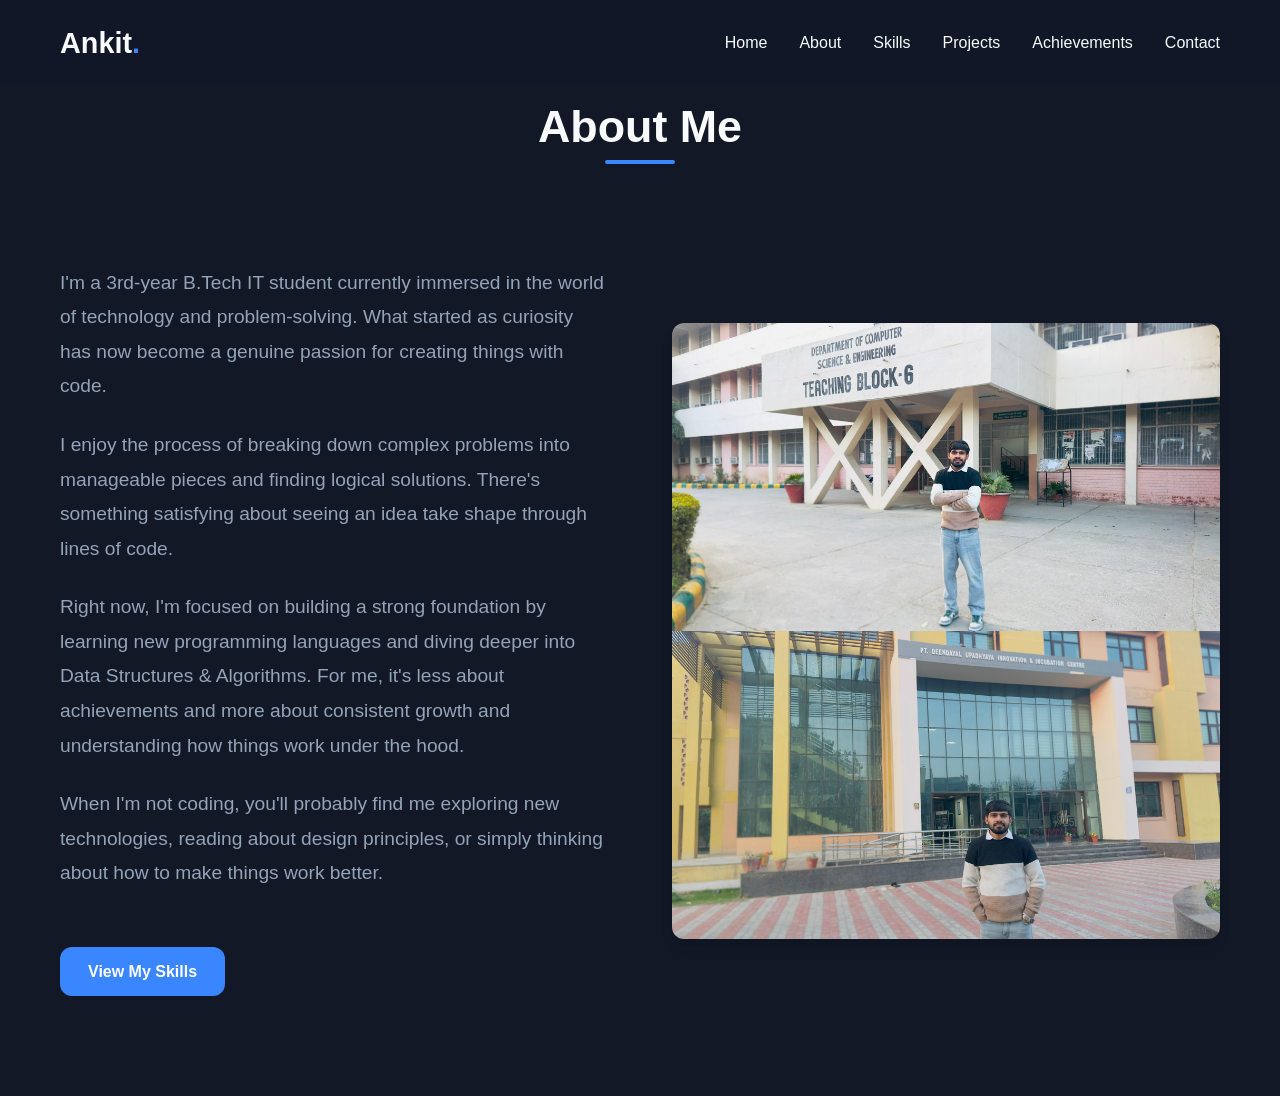
==== about.html @ ffc8fa4c "Initial commit" ====
<!DOCTYPE html>
<html lang="en">
<head>
    <meta charset="UTF-8">
    <meta name="viewport" content="width=device-width, initial-scale=1.0">
    <title>About | Ankit Yadav</title>
     <link rel="stylesheet" href="/css/style.css">
    <link rel="stylesheet" href="/css/responsive.css">
</head>
<body><!-- Navigation Header -->
<header>
    <div class="container">
        <nav>
            <div class="logo">Ankit<span>.</span></div>
            <ul class="nav-links">
                    <li><a href="/index.html">Home</a></li>
                    <li><a href="/about.html">About</a></li>
                    <li><a href="/skills.html">Skills</a></li>
                    <li><a href="/projects.html">Projects</a></li>
                    <li><a href="/achievement.html">Achievements</a></li>
                    <li><a href="/contact.html">Contact</a></li>
            </ul>
            <button class="mobile-menu-btn">
                <i class="fas fa-bars"></i>
            </button>
        </nav>
    </div>
</header>
    <!-- About Section -->
    <section id="about" class="about">
        <div class="container">
            <div class="section-title">
                <h2>About Me</h2>
            </div>
            <div class="about-content">
                <div class="about-text">
                    <p>
                        I'm a 3rd-year B.Tech IT student currently immersed in the world of technology and problem-solving. What started as curiosity has now become a genuine passion for creating things with code.
                    </p>
                    <p>
                        I enjoy the process of breaking down complex problems into manageable pieces and finding logical solutions. There's something satisfying about seeing an idea take shape through lines of code.
                    </p>
                    <p>
                        Right now, I'm focused on building a strong foundation by learning new programming languages and diving deeper into Data Structures & Algorithms. For me, it's less about achievements and more about consistent growth and understanding how things work under the hood.
                    </p>
                    <p>
                        When I'm not coding, you'll probably find me exploring new technologies, reading about design principles, or simply thinking about how to make things work better.
                    </p>
                    <a href="skills.html" class="btn" style="margin-top: 2rem;">View My Skills</a>
                </div>
                <div class="about-image">
                    <img src="images/about1.jpeg" alt="Ankit working on code">
                    <img src="images/about2.jpeg" alt="Ankit working on code">
                </div>
            </div>
        </div>
    </section>

    <script src="js/script.js"></script>
</body>
</html>
---- css/style.css ----
/* style.css - Main Stylesheet */
:root {
    --primary: #3a86ff;
    --primary-dark: #2667cc;
    --secondary: #8338ec;
    --dark: #121826;
    --dark-light: #1f2937;
    --light: #f8fafc;
    --gray: #94a3b8;
    --gray-dark: #64748b;
    --success: #10b981;
    --border-radius: 12px;
    --transition: all 0.3s ease;
    --shadow: 0 10px 15px -3px rgba(0, 0, 0, 0.1), 0 4px 6px -2px rgba(0, 0, 0, 0.05);
    --shadow-light: 0 4px 6px -1px rgba(0, 0, 0, 0.1), 0 2px 4px -1px rgba(0, 0, 0, 0.06);
}

* {
    margin: 0;
    padding: 0;
    box-sizing: border-box;
}

html {
    scroll-behavior: smooth;
}

body {
    font-family: 'Inter', sans-serif;
    background-color: var(--dark);
    color: var(--light);
    line-height: 1.6;
    overflow-x: hidden;
}

.container {
    width: 100%;
    max-width: 1200px;
    margin: 0 auto;
    padding: 0 20px;
}

section {
    padding: 100px 0;
    min-height: 100vh;
    display: flex;
    align-items: center;
}

h1, h2, h3, h4 {
    font-family: 'Poppins', sans-serif;
    font-weight: 700;
    line-height: 1.2;
}

h1 {
    font-size: 4.5rem;
    margin-bottom: 1rem;
    background: linear-gradient(90deg, var(--primary), var(--secondary));
    -webkit-background-clip: text;
    background-clip: text;
    color: transparent;
}

h2 {
    font-size: 2.8rem;
    margin-bottom: 3rem;
    position: relative;
    display: inline-block;
}

h2::after {
    content: '';
    position: absolute;
    bottom: -10px;
    left: 0;
    width: 70px;
    height: 4px;
    background: var(--primary);
    border-radius: 2px;
}

h3 {
    font-size: 1.8rem;
    margin-bottom: 1rem;
}

p {
    font-size: 1.1rem;
    color: var(--gray);
    margin-bottom: 1.5rem;
}

a {
    text-decoration: none;
    color: inherit;
    transition: var(--transition);
}

.btn {
    display: inline-block;
    background-color: var(--primary);
    color: white;
    padding: 12px 28px;
    border-radius: var(--border-radius);
    font-weight: 600;
    border: none;
    cursor: pointer;
    transition: var(--transition);
    font-size: 1rem;
}

.btn:hover {
    background-color: var(--primary-dark);
    transform: translateY(-3px);
    box-shadow: var(--shadow);
}

.btn-outline {
    background-color: transparent;
    border: 2px solid var(--primary);
    color: var(--primary);
}

.btn-outline:hover {
    background-color: rgba(58, 134, 255, 0.1);
}

.section-title {
    text-align: center;
    margin-bottom: 4rem;
}

.section-title h2::after {
    left: 50%;
    transform: translateX(-50%);
}

.text-center {
    text-align: center;
}

/* Header & Navigation */
header {
    position: fixed;
    top: 0;
    left: 0;
    width: 100%;
    z-index: 1000;
    background-color: rgba(18, 24, 38, 0.95);
    backdrop-filter: blur(10px);
    padding: 20px 0;
    transition: var(--transition);
}

nav {
    display: flex;
    justify-content: space-between;
    align-items: center;
}

.logo {
    font-family: 'Poppins', sans-serif;
    font-size: 1.8rem;
    font-weight: 700;
    color: var(--light);
}

.logo span {
    color: var(--primary);
}

.nav-links {
    display: flex;
    list-style: none;
    gap: 2rem;
}

.nav-links a {
    font-weight: 500;
    position: relative;
}

.nav-links a::after {
    content: '';
    position: absolute;
    bottom: -5px;
    left: 0;
    width: 0;
    height: 2px;
    background-color: var(--primary);
    transition: var(--transition);
}

.nav-links a:hover::after {
    width: 100%;
}

.mobile-menu-btn {
    display: none;
    background: none;
    border: none;
    color: var(--light);
    font-size: 1.5rem;
    cursor: pointer;
}

/* Hero Section */
.hero {
    padding-top: 100px;
    position: relative;
    overflow: hidden;
}

.hero-content {
    max-width: 800px;
    position: relative;
    z-index: 2;
}

.hero-tagline {
    font-size: 1.8rem;
    margin-bottom: 2.5rem;
    color: var(--light);
    font-weight: 300;
}

.hero-tagline span {
    color: var(--primary);
    font-weight: 500;
}

.hero-btns {
    display: flex;
    gap: 1rem;
    margin-top: 3rem;
}

.hero-image {
    position: absolute;
    right: 5%;
    top: 50%;
    transform: translateY(-50%);
    width: 400px;
    height: 400px;
    border-radius: 50%;
    overflow: hidden;
    border: 8px solid rgba(58, 134, 255, 0.2);
    box-shadow: var(--shadow);
    z-index: 1;
}

.hero-image img {
    width: 100%;
    height: 100%;
    object-fit: cover;
}

/* About Section */
.about-content {
    display: grid;
    grid-template-columns: 1fr 1fr;
    gap: 4rem;
    align-items: center;
}

.about-text p {
    font-size: 1.2rem;
    line-height: 1.8;
}

.about-image {
    border-radius: var(--border-radius);
    overflow: hidden;
    box-shadow: var(--shadow);
}

.about-image img {
    width: 100%;
    height: auto;
    display: block;
    transition: var(--transition);
}

.about-image:hover img {
    transform: scale(1.05);
}

/* Skills Section */
.skills-grid {
    display: grid;
    grid-template-columns: repeat(auto-fill, minmax(300px, 1fr));
    gap: 2rem;
}

.skill-card {
    background-color: var(--dark-light);
    border-radius: var(--border-radius);
    padding: 2rem;
    transition: var(--transition);
    border: 1px solid rgba(255, 255, 255, 0.05);
}

.skill-card:hover {
    transform: translateY(-10px);
    box-shadow: var(--shadow);
    border-color: var(--primary);
}

.skill-icon {
    font-size: 2.5rem;
    color: var(--primary);
    margin-bottom: 1.5rem;
}

.skill-items {
    display: flex;
    flex-wrap: wrap;
    gap: 0.8rem;
    margin-top: 1.5rem;
}

.skill-tag {
    background-color: rgba(58, 134, 255, 0.1);
    color: var(--primary);
    padding: 6px 14px;
    border-radius: 20px;
    font-size: 0.9rem;
    font-weight: 500;
}

/* Projects Section */
.projects-grid {
    display: flex;
    flex-direction: column;
    gap: 3rem;
}

.project-card {
    background-color: var(--dark-light);
    border-radius: var(--border-radius);
    overflow: hidden;
    transition: var(--transition);
    border: 1px solid rgba(255, 255, 255, 0.05);
}

.project-card:hover {
    transform: translateY(-10px);
    box-shadow: var(--shadow);
    border-color: var(--primary);
}

.project-image {
    height: 300px;
    overflow: hidden;
}

.project-image img {
    width: 100%;
    height: 100%;
    object-fit: cover;
    transition: var(--transition);
}

.project-card:hover .project-image img {
    transform: scale(1.05);
}

.project-content {
    padding: 2rem;
}

.project-features {
    color: var(--gray);
    margin-left: 1.5rem;
    margin-bottom: 1.5rem;
}

.project-features li {
    margin-bottom: 0.5rem;
}

.project-tags {
    display: flex;
    flex-wrap: wrap;
    gap: 0.8rem;
    margin-top: 1.5rem;
}

.project-tag {
    background-color: rgba(131, 56, 236, 0.1);
    color: var(--secondary);
    padding: 6px 14px;
    border-radius: 20px;
    font-size: 0.9rem;
    font-weight: 500;
}

/* Contact Section */
.contact-content {
    display: grid;
    grid-template-columns: 1fr 1fr;
    gap: 4rem;
}

.contact-info {
    display: flex;
    flex-direction: column;
    gap: 2rem;
}

.contact-item {
    display: flex;
    align-items: center;
    gap: 1rem;
}

.contact-icon {
    width: 50px;
    height: 50px;
    background-color: rgba(58, 134, 255, 0.1);
    border-radius: 50%;
    display: flex;
    align-items: center;
    justify-content: center;
    font-size: 1.3rem;
    color: var(--primary);
}

.contact-details h4 {
    margin-bottom: 0.3rem;
}

.contact-details p {
    margin-bottom: 0;
    color: var(--gray);
}

.contact-form {
    display: flex;
    flex-wrap: wrap;
    gap: 1rem;
}

/* Experience Section Styles */
.experience-card {
    background-color: var(--dark-light);
    border-radius: var(--border-radius);
    padding: 2.5rem;
    margin-bottom: 3rem;
    border: 1px solid rgba(58, 134, 255, 0.2);
    transition: var(--transition);
}

.experience-card:hover {
    transform: translateY(-5px);
    box-shadow: var(--shadow);
    border-color: var(--primary);
}

.exp-header {
    display: flex;
    align-items: flex-start;
    gap: 1.5rem;
    margin-bottom: 2rem;
    padding-bottom: 1.5rem;
    border-bottom: 1px solid rgba(255, 255, 255, 0.1);
}

.exp-logo {
    width: 70px;
    height: 70px;
    background: linear-gradient(135deg, var(--primary), var(--secondary));
    border-radius: 50%;
    display: flex;
    align-items: center;
    justify-content: center;
    font-size: 2rem;
    color: white;
    flex-shrink: 0;
}

.exp-info h3 {
    color: var(--light);
    margin-bottom: 0.5rem;
}

.exp-info h4 {
    color: var(--primary);
    font-weight: 600;
    margin-bottom: 0.5rem;
}

.exp-duration {
    color: var(--success);
    font-weight: 500;
    margin-bottom: 0.3rem !important;
}

.exp-location {
    color: var(--gray);
    margin-bottom: 0 !important;
    display: flex;
    align-items: center;
    gap: 0.5rem;
}

.exp-location::before {
    content: "📍";
}

.exp-content p {
    font-size: 1.1rem;
    line-height: 1.7;
}

.exp-highlights {
    margin: 2rem 0;
}

.exp-highlights h5 {
    color: var(--light);
    margin-bottom: 1rem;
    font-size: 1.2rem;
}

.exp-highlights ul {
    color: var(--gray);
    margin-left: 1.5rem;
    margin-bottom: 1.5rem;
}

.exp-highlights li {
    margin-bottom: 0.7rem;
    line-height: 1.6;
}

.exp-skills {
    margin: 2rem 0;
}

.exp-skills h5 {
    color: var(--light);
    margin-bottom: 1rem;
    font-size: 1.2rem;
}

.skill-tags {
    display: flex;
    flex-wrap: wrap;
    gap: 0.8rem;
}

.certificate-preview {
    margin-top: 3rem;
    padding-top: 2rem;
    border-top: 1px solid rgba(255, 255, 255, 0.1);
}

.certificate-preview h5 {
    color: var(--light);
    margin-bottom: 1rem;
    font-size: 1.2rem;
}

.certificate-card {
    background-color: rgba(0, 0, 0, 0.2);
    border-radius: var(--border-radius);
    padding: 1.5rem;
    text-align: center;
    border: 2px dashed rgba(255, 255, 255, 0.1);
}

.certificate-img {
    width: 100%;
    max-width: 600px;
    height: auto;
    border-radius: 8px;
    margin-bottom: 1rem;
    border: 1px solid rgba(255, 255, 255, 0.1);
}

.certificate-note {
    font-style: italic;
    color: var(--gray-dark);
    margin-bottom: 0 !important;
}




/* Footer */
footer {
    background-color: var(--dark-light);
    padding: 1rem 0;
    text-align: center;
}

.footer-content {
    display: flex;
    flex-direction: column;
    align-items: center;
    gap: 1rem;
}

.social-links {
    display: flex;
    gap: 1.5rem;
}

.social-link {
    width: 45px;
    height: 45px;
    background-color: rgba(255, 255, 255, 0.05);
    border-radius: 50%;
    display: flex;
    align-items: center;
    justify-content: center;
    transition: var(--transition);
}

.social-link:hover {
    background-color: var(--primary);
    transform: translateY(-5px);
}

.copyright {
    color: var(--gray-dark);
    font-size: 0.9rem;
}

/* Welcome Message */
.welcome-message {
    text-align: center;
    padding: 100px 0;
}

/* Animation for subtle entrance */
@keyframes fadeInUp {
    from {
        opacity: 0;
        transform: translateY(30px);
    }
    to {
        opacity: 1;
        transform: translateY(0);
    }
}

.fade-in {
    animation: fadeInUp 0.8s ease forwards;
}

.delay-1 {
    animation-delay: 0.2s;
    opacity: 0;
}

.delay-2 {
    animation-delay: 0.4s;
    opacity: 0;
}

.delay-3 {
    animation-delay: 0.6s;
    opacity: 0;
}
---- css/responsive.css ----
/* responsive.css - Responsive Styles */
@media (max-width: 1024px) {
    h1 {
        font-size: 3.8rem;
    }
    
    h2 {
        font-size: 2.5rem;
    }
    
    .hero-image {
        width: 350px;
        height: 350px;
    }
}

@media (max-width: 900px) {
    .hero-image {
        position: relative;
        right: auto;
        top: auto;
        transform: none;
        margin: 3rem auto 0;
        width: 300px;
        height: 300px;
    }
    
    .hero {
        text-align: center;
        padding-top: 150px;
        flex-direction: column;
    }
    
    .hero-btns {
        justify-content: center;
    }
    
    .about-content, .contact-content {
        grid-template-columns: 1fr;
    }
    
    .about-image {
        order: -1;
    }
}

@media (max-width: 768px) {
    h1 {
        font-size: 3rem;
    }
    
    h2 {
        font-size: 2.2rem;
    }
    
    .nav-links {
        position: fixed;
        top: 70px;
        right: -100%;
        flex-direction: column;
        background-color: var(--dark-light);
        width: 80%;
        max-width: 300px;
        height: calc(100vh - 70px);
        padding: 2rem;
        transition: var(--transition);
        box-shadow: var(--shadow);
    }
    
    .nav-links.active {
        right: 0;
    }
    
    .mobile-menu-btn {
        display: block;
    }
    
    .skills-grid {
        grid-template-columns: 1fr;
    }
    
    section {
        padding: 80px 0;
    }
}

@media (max-width: 576px) {
    h1 {
        font-size: 2.5rem;
    }
    
    h2 {
        font-size: 2rem;
    }
    
    .hero-tagline {
        font-size: 1.5rem;
    }
    
    .hero-btns {
        flex-direction: column;
        align-items: center;
    }
    
    .btn {
        width: 100%;
        text-align: center;
        margin-bottom: 1rem;
    }
    
    .contact-form {
        flex-direction: column;
    }
    
    section {
        padding: 60px 0;
    }
    
    .project-image {
        height: 200px;
    }
}
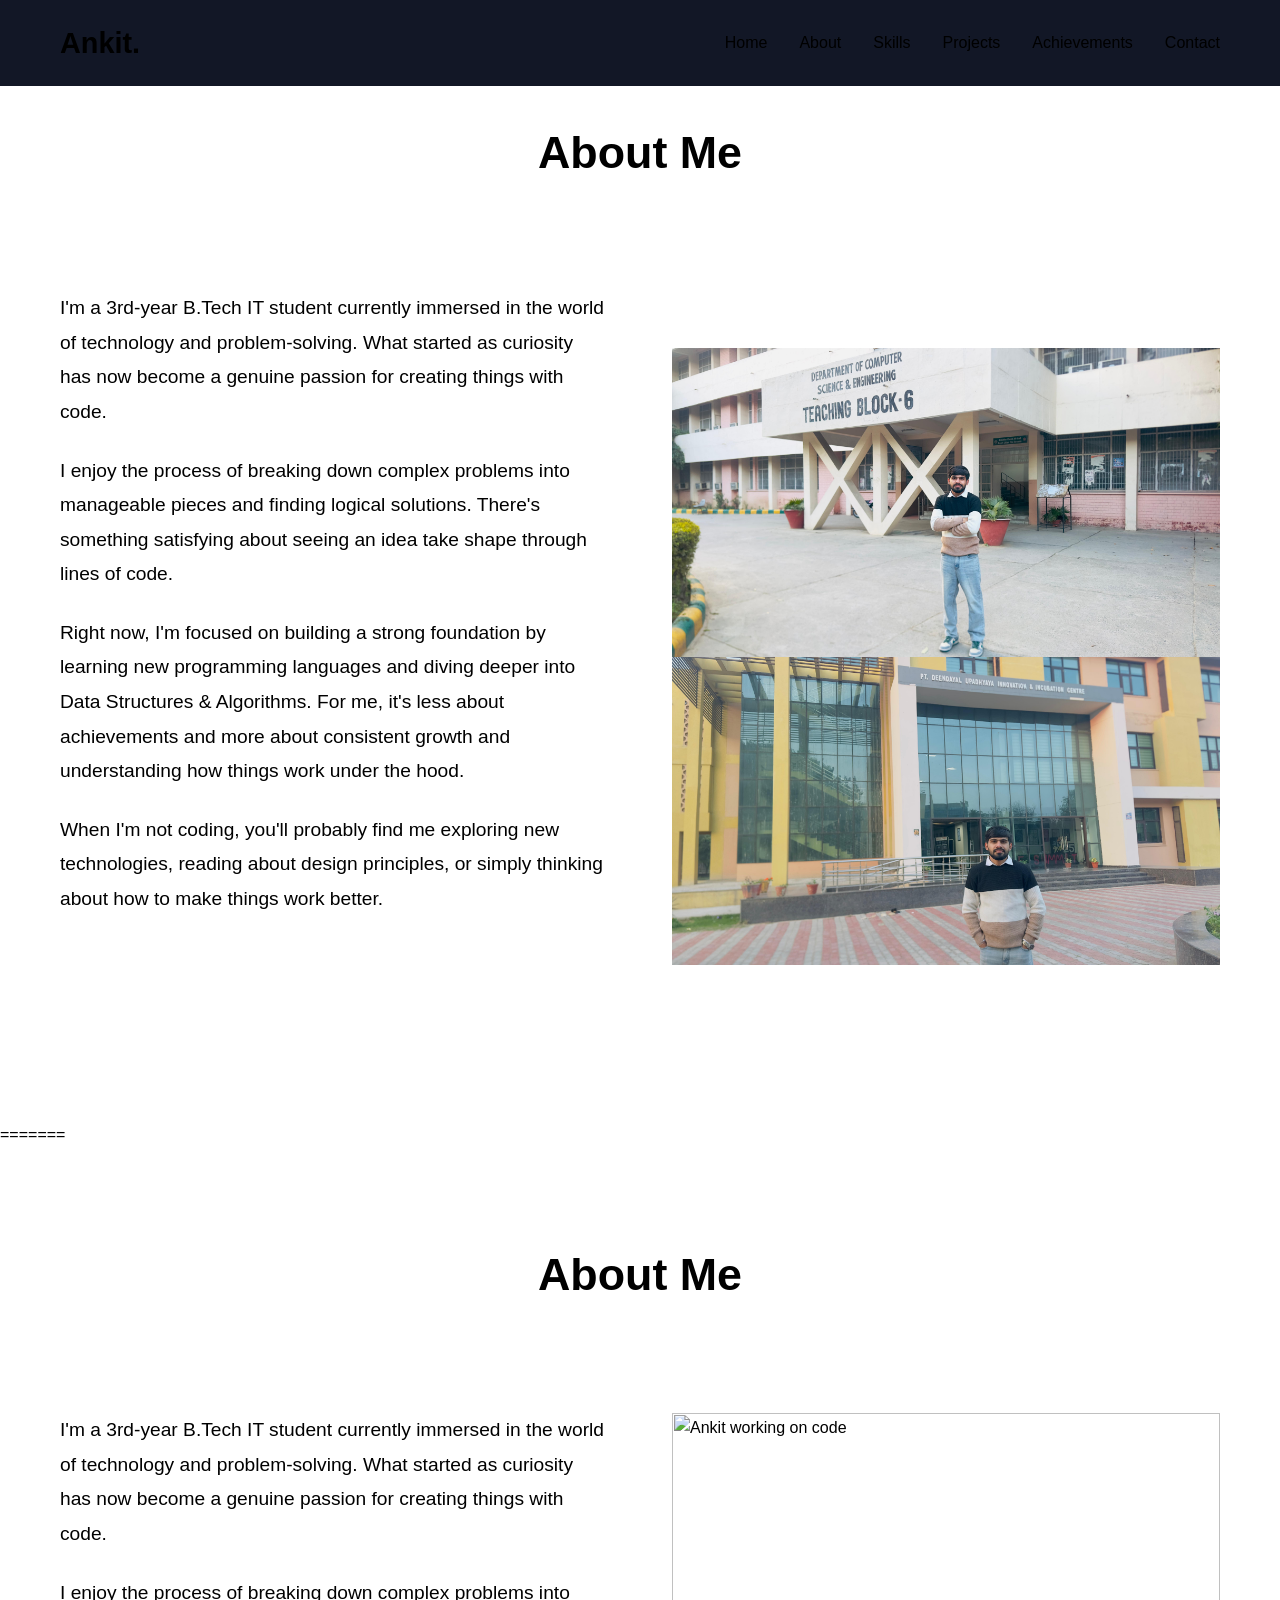
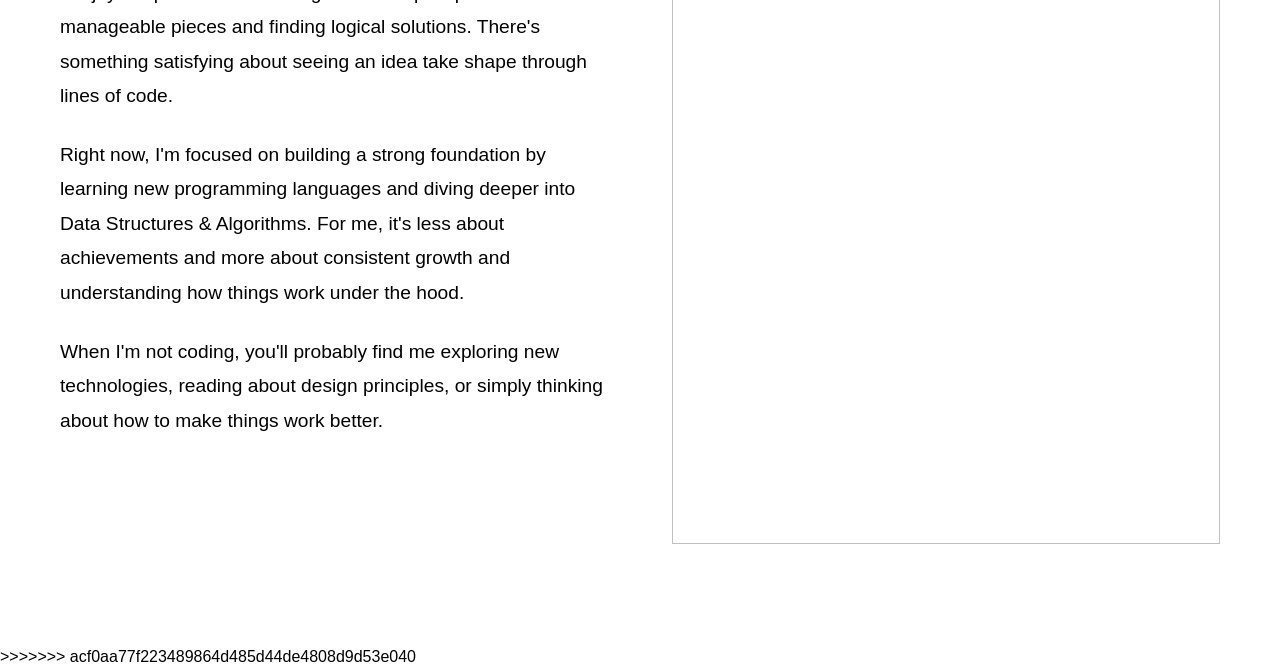
==== commit 37332f8a: "Resolved merge conflicts" ====
--- a/about.html
+++ b/about.html
@@ -1,3 +1,4 @@
+<<<<<<< HEAD
 <!DOCTYPE html>
 <html lang="en">
 <head>
@@ -58,4 +59,67 @@
 
     <script src="js/script.js"></script>
 </body>
-</html>+</html>
+=======
+<!DOCTYPE html>
+<html lang="en">
+<head>
+    <meta charset="UTF-8">
+    <meta name="viewport" content="width=device-width, initial-scale=1.0">
+    <title>About | Ankit Yadav</title>
+     <link rel="stylesheet" href="./css/style.css">
+    <link rel="stylesheet" href="./css/responsive.css">
+</head>
+<body><!-- Navigation Header -->
+<header>
+    <div class="container">
+        <nav>
+            <div class="logo">Ankit<span>.</span></div>
+            <ul class="nav-links">
+                    <li><a href="./index.html">Home</a></li>
+                    <li><a href="./about.html">About</a></li>
+                    <li><a href="./skills.html">Skills</a></li>
+                    <li><a href="./projects.html">Projects</a></li>
+                    <li><a href="./achievement.html">Achievements</a></li>
+                    <li><a href="./contact.html">Contact</a></li>
+            </ul>
+            <button class="mobile-menu-btn">
+                <i class="fas fa-bars"></i>
+            </button>
+        </nav>
+    </div>
+</header>
+    <!-- About Section -->
+    <section id="about" class="about">
+        <div class="container">
+            <div class="section-title">
+                <h2>About Me</h2>
+            </div>
+            <div class="about-content">
+                <div class="about-text">
+                    <p>
+                        I'm a 3rd-year B.Tech IT student currently immersed in the world of technology and problem-solving. What started as curiosity has now become a genuine passion for creating things with code.
+                    </p>
+                    <p>
+                        I enjoy the process of breaking down complex problems into manageable pieces and finding logical solutions. There's something satisfying about seeing an idea take shape through lines of code.
+                    </p>
+                    <p>
+                        Right now, I'm focused on building a strong foundation by learning new programming languages and diving deeper into Data Structures & Algorithms. For me, it's less about achievements and more about consistent growth and understanding how things work under the hood.
+                    </p>
+                    <p>
+                        When I'm not coding, you'll probably find me exploring new technologies, reading about design principles, or simply thinking about how to make things work better.
+                    </p>
+                    <a href="skills.html" class="btn" style="margin-top: 2rem;">View My Skills</a>
+                </div>
+                <div class="about-image">
+                    <img src="images/about.jpg" alt="Ankit working on code">
+                </div>
+            </div>
+        </div>
+    </section>
+
+    <script src="js/script.js"></script>
+</body>
+
+</html>
+>>>>>>> acf0aa77f223489864d485d44de4808d9d53e040
--- a/css/style.css
+++ b/css/style.css
@@ -1,3 +1,4 @@
+<<<<<<< HEAD
 /* style.css - Main Stylesheet */
 :root {
     --primary: #3a86ff;
@@ -664,4 +665,672 @@
 .delay-3 {
     animation-delay: 0.6s;
     opacity: 0;
+=======
+/* style.css - Main Stylesheet */
+:root {
+    --primary: #3a86ff;
+    --primary-dark: #2667cc;
+    --secondary: #8338ec;
+    --dark: #121826;
+    --dark-light: #1f2937;
+    --light: #f8fafc;
+    --gray: #94a3b8;
+    --gray-dark: #64748b;
+    --success: #10b981;
+    --border-radius: 12px;
+    --transition: all 0.3s ease;
+    --shadow: 0 10px 15px -3px rgba(0, 0, 0, 0.1), 0 4px 6px -2px rgba(0, 0, 0, 0.05);
+    --shadow-light: 0 4px 6px -1px rgba(0, 0, 0, 0.1), 0 2px 4px -1px rgba(0, 0, 0, 0.06);
+}
+
+* {
+    margin: 0;
+    padding: 0;
+    box-sizing: border-box;
+}
+
+html {
+    scroll-behavior: smooth;
+}
+
+body {
+    font-family: 'Inter', sans-serif;
+    background-color: var(--dark);
+    color: var(--light);
+    line-height: 1.6;
+    overflow-x: hidden;
+}
+
+.container {
+    width: 100%;
+    max-width: 1200px;
+    margin: 0 auto;
+    padding: 0 20px;
+}
+
+section {
+    padding: 100px 0;
+    min-height: 100vh;
+    display: flex;
+    align-items: center;
+}
+
+h1, h2, h3, h4 {
+    font-family: 'Poppins', sans-serif;
+    font-weight: 700;
+    line-height: 1.2;
+}
+
+h1 {
+    font-size: 4.5rem;
+    margin-bottom: 1rem;
+    background: linear-gradient(90deg, var(--primary), var(--secondary));
+    -webkit-background-clip: text;
+    background-clip: text;
+    color: transparent;
+}
+
+h2 {
+    font-size: 2.8rem;
+    margin-bottom: 3rem;
+    position: relative;
+    display: inline-block;
+}
+
+h2::after {
+    content: '';
+    position: absolute;
+    bottom: -10px;
+    left: 0;
+    width: 70px;
+    height: 4px;
+    background: var(--primary);
+    border-radius: 2px;
+}
+
+h3 {
+    font-size: 1.8rem;
+    margin-bottom: 1rem;
+}
+
+p {
+    font-size: 1.1rem;
+    color: var(--gray);
+    margin-bottom: 1.5rem;
+}
+
+a {
+    text-decoration: none;
+    color: inherit;
+    transition: var(--transition);
+}
+
+.btn {
+    display: inline-block;
+    background-color: var(--primary);
+    color: white;
+    padding: 12px 28px;
+    border-radius: var(--border-radius);
+    font-weight: 600;
+    border: none;
+    cursor: pointer;
+    transition: var(--transition);
+    font-size: 1rem;
+}
+
+.btn:hover {
+    background-color: var(--primary-dark);
+    transform: translateY(-3px);
+    box-shadow: var(--shadow);
+}
+
+.btn-outline {
+    background-color: transparent;
+    border: 2px solid var(--primary);
+    color: var(--primary);
+}
+
+.btn-outline:hover {
+    background-color: rgba(58, 134, 255, 0.1);
+}
+
+.section-title {
+    text-align: center;
+    margin-bottom: 4rem;
+}
+
+.section-title h2::after {
+    left: 50%;
+    transform: translateX(-50%);
+}
+
+.text-center {
+    text-align: center;
+}
+
+/* Header & Navigation */
+header {
+    position: fixed;
+    top: 0;
+    left: 0;
+    width: 100%;
+    z-index: 1000;
+    background-color: rgba(18, 24, 38, 0.95);
+    backdrop-filter: blur(10px);
+    padding: 20px 0;
+    transition: var(--transition);
+}
+
+nav {
+    display: flex;
+    justify-content: space-between;
+    align-items: center;
+}
+
+.logo {
+    font-family: 'Poppins', sans-serif;
+    font-size: 1.8rem;
+    font-weight: 700;
+    color: var(--light);
+}
+
+.logo span {
+    color: var(--primary);
+}
+
+.nav-links {
+    display: flex;
+    list-style: none;
+    gap: 2rem;
+}
+
+.nav-links a {
+    font-weight: 500;
+    position: relative;
+}
+
+.nav-links a::after {
+    content: '';
+    position: absolute;
+    bottom: -5px;
+    left: 0;
+    width: 0;
+    height: 2px;
+    background-color: var(--primary);
+    transition: var(--transition);
+}
+
+.nav-links a:hover::after {
+    width: 100%;
+}
+
+.mobile-menu-btn {
+    display: none;
+    background: none;
+    border: none;
+    color: var(--light);
+    font-size: 1.5rem;
+    cursor: pointer;
+}
+
+/* Hero Section */
+.hero {
+    padding-top: 100px;
+    position: relative;
+    overflow: hidden;
+}
+
+.hero-content {
+    max-width: 800px;
+    position: relative;
+    z-index: 2;
+}
+
+.hero-tagline {
+    font-size: 1.8rem;
+    margin-bottom: 2.5rem;
+    color: var(--light);
+    font-weight: 300;
+}
+
+.hero-tagline span {
+    color: var(--primary);
+    font-weight: 500;
+}
+
+.hero-btns {
+    display: flex;
+    gap: 1rem;
+    margin-top: 3rem;
+}
+
+.hero-image {
+    position: absolute;
+    right: 5%;
+    top: 50%;
+    transform: translateY(-50%);
+    width: 400px;
+    height: 400px;
+    border-radius: 50%;
+    overflow: hidden;
+    border: 8px solid rgba(58, 134, 255, 0.2);
+    box-shadow: var(--shadow);
+    z-index: 1;
+}
+
+.hero-image img {
+    width: 100%;
+    height: 100%;
+    object-fit: cover;
+}
+
+/* About Section */
+.about-content {
+    display: grid;
+    grid-template-columns: 1fr 1fr;
+    gap: 4rem;
+    align-items: center;
+}
+
+.about-text p {
+    font-size: 1.2rem;
+    line-height: 1.8;
+}
+
+.about-image {
+    border-radius: var(--border-radius);
+    overflow: hidden;
+    box-shadow: var(--shadow);
+}
+
+.about-image img {
+    width: 100%;
+    height: auto;
+    display: block;
+    transition: var(--transition);
+}
+
+.about-image:hover img {
+    transform: scale(1.05);
+}
+
+/* Skills Section */
+.skills-grid {
+    display: grid;
+    grid-template-columns: repeat(auto-fill, minmax(300px, 1fr));
+    gap: 2rem;
+}
+
+.skill-card {
+    background-color: var(--dark-light);
+    border-radius: var(--border-radius);
+    padding: 2rem;
+    transition: var(--transition);
+    border: 1px solid rgba(255, 255, 255, 0.05);
+}
+
+.skill-card:hover {
+    transform: translateY(-10px);
+    box-shadow: var(--shadow);
+    border-color: var(--primary);
+}
+
+.skill-icon {
+    font-size: 2.5rem;
+    color: var(--primary);
+    margin-bottom: 1.5rem;
+}
+
+.skill-items {
+    display: flex;
+    flex-wrap: wrap;
+    gap: 0.8rem;
+    margin-top: 1.5rem;
+}
+
+.skill-tag {
+    background-color: rgba(58, 134, 255, 0.1);
+    color: var(--primary);
+    padding: 6px 14px;
+    border-radius: 20px;
+    font-size: 0.9rem;
+    font-weight: 500;
+}
+
+/* Projects Section */
+.projects-grid {
+    display: flex;
+    flex-direction: column;
+    gap: 3rem;
+}
+
+.project-card {
+    background-color: var(--dark-light);
+    border-radius: var(--border-radius);
+    overflow: hidden;
+    transition: var(--transition);
+    border: 1px solid rgba(255, 255, 255, 0.05);
+}
+
+.project-card:hover {
+    transform: translateY(-10px);
+    box-shadow: var(--shadow);
+    border-color: var(--primary);
+}
+
+.project-image {
+    height: 300px;
+    overflow: hidden;
+}
+
+.project-image img {
+    width: 100%;
+    height: 100%;
+    object-fit: cover;
+    transition: var(--transition);
+}
+
+.project-card:hover .project-image img {
+    transform: scale(1.05);
+}
+
+.project-content {
+    padding: 2rem;
+}
+
+.project-features {
+    color: var(--gray);
+    margin-left: 1.5rem;
+    margin-bottom: 1.5rem;
+}
+
+.project-features li {
+    margin-bottom: 0.5rem;
+}
+
+.project-tags {
+    display: flex;
+    flex-wrap: wrap;
+    gap: 0.8rem;
+    margin-top: 1.5rem;
+}
+
+.project-tag {
+    background-color: rgba(131, 56, 236, 0.1);
+    color: var(--secondary);
+    padding: 6px 14px;
+    border-radius: 20px;
+    font-size: 0.9rem;
+    font-weight: 500;
+}
+
+/* Contact Section */
+.contact-content {
+    display: grid;
+    grid-template-columns: 1fr 1fr;
+    gap: 4rem;
+}
+
+.contact-info {
+    display: flex;
+    flex-direction: column;
+    gap: 2rem;
+}
+
+.contact-item {
+    display: flex;
+    align-items: center;
+    gap: 1rem;
+}
+
+.contact-icon {
+    width: 50px;
+    height: 50px;
+    background-color: rgba(58, 134, 255, 0.1);
+    border-radius: 50%;
+    display: flex;
+    align-items: center;
+    justify-content: center;
+    font-size: 1.3rem;
+    color: var(--primary);
+}
+
+.contact-details h4 {
+    margin-bottom: 0.3rem;
+}
+
+.contact-details p {
+    margin-bottom: 0;
+    color: var(--gray);
+}
+
+.contact-form {
+    display: flex;
+    flex-wrap: wrap;
+    gap: 1rem;
+}
+
+/* Experience Section Styles */
+.experience-card {
+    background-color: var(--dark-light);
+    border-radius: var(--border-radius);
+    padding: 2.5rem;
+    margin-bottom: 3rem;
+    border: 1px solid rgba(58, 134, 255, 0.2);
+    transition: var(--transition);
+}
+
+.experience-card:hover {
+    transform: translateY(-5px);
+    box-shadow: var(--shadow);
+    border-color: var(--primary);
+}
+
+.exp-header {
+    display: flex;
+    align-items: flex-start;
+    gap: 1.5rem;
+    margin-bottom: 2rem;
+    padding-bottom: 1.5rem;
+    border-bottom: 1px solid rgba(255, 255, 255, 0.1);
+}
+
+.exp-logo {
+    width: 70px;
+    height: 70px;
+    background: linear-gradient(135deg, var(--primary), var(--secondary));
+    border-radius: 50%;
+    display: flex;
+    align-items: center;
+    justify-content: center;
+    font-size: 2rem;
+    color: white;
+    flex-shrink: 0;
+}
+
+.exp-info h3 {
+    color: var(--light);
+    margin-bottom: 0.5rem;
+}
+
+.exp-info h4 {
+    color: var(--primary);
+    font-weight: 600;
+    margin-bottom: 0.5rem;
+}
+
+.exp-duration {
+    color: var(--success);
+    font-weight: 500;
+    margin-bottom: 0.3rem !important;
+}
+
+.exp-location {
+    color: var(--gray);
+    margin-bottom: 0 !important;
+    display: flex;
+    align-items: center;
+    gap: 0.5rem;
+}
+
+.exp-location::before {
+    content: "📍";
+}
+
+.exp-content p {
+    font-size: 1.1rem;
+    line-height: 1.7;
+}
+
+.exp-highlights {
+    margin: 2rem 0;
+}
+
+.exp-highlights h5 {
+    color: var(--light);
+    margin-bottom: 1rem;
+    font-size: 1.2rem;
+}
+
+.exp-highlights ul {
+    color: var(--gray);
+    margin-left: 1.5rem;
+    margin-bottom: 1.5rem;
+}
+
+.exp-highlights li {
+    margin-bottom: 0.7rem;
+    line-height: 1.6;
+}
+
+.exp-skills {
+    margin: 2rem 0;
+}
+
+.exp-skills h5 {
+    color: var(--light);
+    margin-bottom: 1rem;
+    font-size: 1.2rem;
+}
+
+.skill-tags {
+    display: flex;
+    flex-wrap: wrap;
+    gap: 0.8rem;
+}
+
+.certificate-preview {
+    margin-top: 3rem;
+    padding-top: 2rem;
+    border-top: 1px solid rgba(255, 255, 255, 0.1);
+}
+
+.certificate-preview h5 {
+    color: var(--light);
+    margin-bottom: 1rem;
+    font-size: 1.2rem;
+}
+
+.certificate-card {
+    background-color: rgba(0, 0, 0, 0.2);
+    border-radius: var(--border-radius);
+    padding: 1.5rem;
+    text-align: center;
+    border: 2px dashed rgba(255, 255, 255, 0.1);
+}
+
+.certificate-img {
+    width: 100%;
+    max-width: 600px;
+    height: auto;
+    border-radius: 8px;
+    margin-bottom: 1rem;
+    border: 1px solid rgba(255, 255, 255, 0.1);
+}
+
+.certificate-note {
+    font-style: italic;
+    color: var(--gray-dark);
+    margin-bottom: 0 !important;
+}
+
+
+
+
+/* Footer */
+footer {
+    background-color: var(--dark-light);
+    padding: 1rem 0;
+    text-align: center;
+}
+
+.footer-content {
+    display: flex;
+    flex-direction: column;
+    align-items: center;
+    gap: 1rem;
+}
+
+.social-links {
+    display: flex;
+    gap: 1.5rem;
+}
+
+.social-link {
+    width: 45px;
+    height: 45px;
+    background-color: rgba(255, 255, 255, 0.05);
+    border-radius: 50%;
+    display: flex;
+    align-items: center;
+    justify-content: center;
+    transition: var(--transition);
+}
+
+.social-link:hover {
+    background-color: var(--primary);
+    transform: translateY(-5px);
+}
+
+.copyright {
+    color: var(--gray-dark);
+    font-size: 0.9rem;
+}
+
+/* Welcome Message */
+.welcome-message {
+    text-align: center;
+    padding: 100px 0;
+}
+
+/* Animation for subtle entrance */
+@keyframes fadeInUp {
+    from {
+        opacity: 0;
+        transform: translateY(30px);
+    }
+    to {
+        opacity: 1;
+        transform: translateY(0);
+    }
+}
+
+.fade-in {
+    animation: fadeInUp 0.8s ease forwards;
+}
+
+.delay-1 {
+    animation-delay: 0.2s;
+    opacity: 0;
+}
+
+.delay-2 {
+    animation-delay: 0.4s;
+    opacity: 0;
+}
+
+.delay-3 {
+    animation-delay: 0.6s;
+    opacity: 0;
+>>>>>>> acf0aa77f223489864d485d44de4808d9d53e040
 }
--- a/css/responsive.css
+++ b/css/responsive.css
@@ -1,3 +1,4 @@
+<<<<<<< HEAD
 /* responsive.css - Responsive Styles */
 @media (max-width: 1024px) {
     h1 {
@@ -119,4 +120,127 @@
     .project-image {
         height: 200px;
     }
+=======
+/* responsive.css - Responsive Styles */
+@media (max-width: 1024px) {
+    h1 {
+        font-size: 3.8rem;
+    }
+    
+    h2 {
+        font-size: 2.5rem;
+    }
+    
+    .hero-image {
+        width: 350px;
+        height: 350px;
+    }
+}
+
+@media (max-width: 900px) {
+    .hero-image {
+        position: relative;
+        right: auto;
+        top: auto;
+        transform: none;
+        margin: 3rem auto 0;
+        width: 300px;
+        height: 300px;
+    }
+    
+    .hero {
+        text-align: center;
+        padding-top: 150px;
+        flex-direction: column;
+    }
+    
+    .hero-btns {
+        justify-content: center;
+    }
+    
+    .about-content, .contact-content {
+        grid-template-columns: 1fr;
+    }
+    
+    .about-image {
+        order: -1;
+    }
+}
+
+@media (max-width: 768px) {
+    h1 {
+        font-size: 3rem;
+    }
+    
+    h2 {
+        font-size: 2.2rem;
+    }
+    
+    .nav-links {
+        position: fixed;
+        top: 70px;
+        right: -100%;
+        flex-direction: column;
+        background-color: var(--dark-light);
+        width: 80%;
+        max-width: 300px;
+        height: calc(100vh - 70px);
+        padding: 2rem;
+        transition: var(--transition);
+        box-shadow: var(--shadow);
+    }
+    
+    .nav-links.active {
+        right: 0;
+    }
+    
+    .mobile-menu-btn {
+        display: block;
+    }
+    
+    .skills-grid {
+        grid-template-columns: 1fr;
+    }
+    
+    section {
+        padding: 80px 0;
+    }
+}
+
+@media (max-width: 576px) {
+    h1 {
+        font-size: 2.5rem;
+    }
+    
+    h2 {
+        font-size: 2rem;
+    }
+    
+    .hero-tagline {
+        font-size: 1.5rem;
+    }
+    
+    .hero-btns {
+        flex-direction: column;
+        align-items: center;
+    }
+    
+    .btn {
+        width: 100%;
+        text-align: center;
+        margin-bottom: 1rem;
+    }
+    
+    .contact-form {
+        flex-direction: column;
+    }
+    
+    section {
+        padding: 60px 0;
+    }
+    
+    .project-image {
+        height: 200px;
+    }
+>>>>>>> acf0aa77f223489864d485d44de4808d9d53e040
 }
--- a/css/style.css
+++ b/css/style.css
@@ -1,3 +1,4 @@
+<<<<<<< HEAD
 /* style.css - Main Stylesheet */
 :root {
     --primary: #3a86ff;
@@ -664,4 +665,672 @@
 .delay-3 {
     animation-delay: 0.6s;
     opacity: 0;
+=======
+/* style.css - Main Stylesheet */
+:root {
+    --primary: #3a86ff;
+    --primary-dark: #2667cc;
+    --secondary: #8338ec;
+    --dark: #121826;
+    --dark-light: #1f2937;
+    --light: #f8fafc;
+    --gray: #94a3b8;
+    --gray-dark: #64748b;
+    --success: #10b981;
+    --border-radius: 12px;
+    --transition: all 0.3s ease;
+    --shadow: 0 10px 15px -3px rgba(0, 0, 0, 0.1), 0 4px 6px -2px rgba(0, 0, 0, 0.05);
+    --shadow-light: 0 4px 6px -1px rgba(0, 0, 0, 0.1), 0 2px 4px -1px rgba(0, 0, 0, 0.06);
+}
+
+* {
+    margin: 0;
+    padding: 0;
+    box-sizing: border-box;
+}
+
+html {
+    scroll-behavior: smooth;
+}
+
+body {
+    font-family: 'Inter', sans-serif;
+    background-color: var(--dark);
+    color: var(--light);
+    line-height: 1.6;
+    overflow-x: hidden;
+}
+
+.container {
+    width: 100%;
+    max-width: 1200px;
+    margin: 0 auto;
+    padding: 0 20px;
+}
+
+section {
+    padding: 100px 0;
+    min-height: 100vh;
+    display: flex;
+    align-items: center;
+}
+
+h1, h2, h3, h4 {
+    font-family: 'Poppins', sans-serif;
+    font-weight: 700;
+    line-height: 1.2;
+}
+
+h1 {
+    font-size: 4.5rem;
+    margin-bottom: 1rem;
+    background: linear-gradient(90deg, var(--primary), var(--secondary));
+    -webkit-background-clip: text;
+    background-clip: text;
+    color: transparent;
+}
+
+h2 {
+    font-size: 2.8rem;
+    margin-bottom: 3rem;
+    position: relative;
+    display: inline-block;
+}
+
+h2::after {
+    content: '';
+    position: absolute;
+    bottom: -10px;
+    left: 0;
+    width: 70px;
+    height: 4px;
+    background: var(--primary);
+    border-radius: 2px;
+}
+
+h3 {
+    font-size: 1.8rem;
+    margin-bottom: 1rem;
+}
+
+p {
+    font-size: 1.1rem;
+    color: var(--gray);
+    margin-bottom: 1.5rem;
+}
+
+a {
+    text-decoration: none;
+    color: inherit;
+    transition: var(--transition);
+}
+
+.btn {
+    display: inline-block;
+    background-color: var(--primary);
+    color: white;
+    padding: 12px 28px;
+    border-radius: var(--border-radius);
+    font-weight: 600;
+    border: none;
+    cursor: pointer;
+    transition: var(--transition);
+    font-size: 1rem;
+}
+
+.btn:hover {
+    background-color: var(--primary-dark);
+    transform: translateY(-3px);
+    box-shadow: var(--shadow);
+}
+
+.btn-outline {
+    background-color: transparent;
+    border: 2px solid var(--primary);
+    color: var(--primary);
+}
+
+.btn-outline:hover {
+    background-color: rgba(58, 134, 255, 0.1);
+}
+
+.section-title {
+    text-align: center;
+    margin-bottom: 4rem;
+}
+
+.section-title h2::after {
+    left: 50%;
+    transform: translateX(-50%);
+}
+
+.text-center {
+    text-align: center;
+}
+
+/* Header & Navigation */
+header {
+    position: fixed;
+    top: 0;
+    left: 0;
+    width: 100%;
+    z-index: 1000;
+    background-color: rgba(18, 24, 38, 0.95);
+    backdrop-filter: blur(10px);
+    padding: 20px 0;
+    transition: var(--transition);
+}
+
+nav {
+    display: flex;
+    justify-content: space-between;
+    align-items: center;
+}
+
+.logo {
+    font-family: 'Poppins', sans-serif;
+    font-size: 1.8rem;
+    font-weight: 700;
+    color: var(--light);
+}
+
+.logo span {
+    color: var(--primary);
+}
+
+.nav-links {
+    display: flex;
+    list-style: none;
+    gap: 2rem;
+}
+
+.nav-links a {
+    font-weight: 500;
+    position: relative;
+}
+
+.nav-links a::after {
+    content: '';
+    position: absolute;
+    bottom: -5px;
+    left: 0;
+    width: 0;
+    height: 2px;
+    background-color: var(--primary);
+    transition: var(--transition);
+}
+
+.nav-links a:hover::after {
+    width: 100%;
+}
+
+.mobile-menu-btn {
+    display: none;
+    background: none;
+    border: none;
+    color: var(--light);
+    font-size: 1.5rem;
+    cursor: pointer;
+}
+
+/* Hero Section */
+.hero {
+    padding-top: 100px;
+    position: relative;
+    overflow: hidden;
+}
+
+.hero-content {
+    max-width: 800px;
+    position: relative;
+    z-index: 2;
+}
+
+.hero-tagline {
+    font-size: 1.8rem;
+    margin-bottom: 2.5rem;
+    color: var(--light);
+    font-weight: 300;
+}
+
+.hero-tagline span {
+    color: var(--primary);
+    font-weight: 500;
+}
+
+.hero-btns {
+    display: flex;
+    gap: 1rem;
+    margin-top: 3rem;
+}
+
+.hero-image {
+    position: absolute;
+    right: 5%;
+    top: 50%;
+    transform: translateY(-50%);
+    width: 400px;
+    height: 400px;
+    border-radius: 50%;
+    overflow: hidden;
+    border: 8px solid rgba(58, 134, 255, 0.2);
+    box-shadow: var(--shadow);
+    z-index: 1;
+}
+
+.hero-image img {
+    width: 100%;
+    height: 100%;
+    object-fit: cover;
+}
+
+/* About Section */
+.about-content {
+    display: grid;
+    grid-template-columns: 1fr 1fr;
+    gap: 4rem;
+    align-items: center;
+}
+
+.about-text p {
+    font-size: 1.2rem;
+    line-height: 1.8;
+}
+
+.about-image {
+    border-radius: var(--border-radius);
+    overflow: hidden;
+    box-shadow: var(--shadow);
+}
+
+.about-image img {
+    width: 100%;
+    height: auto;
+    display: block;
+    transition: var(--transition);
+}
+
+.about-image:hover img {
+    transform: scale(1.05);
+}
+
+/* Skills Section */
+.skills-grid {
+    display: grid;
+    grid-template-columns: repeat(auto-fill, minmax(300px, 1fr));
+    gap: 2rem;
+}
+
+.skill-card {
+    background-color: var(--dark-light);
+    border-radius: var(--border-radius);
+    padding: 2rem;
+    transition: var(--transition);
+    border: 1px solid rgba(255, 255, 255, 0.05);
+}
+
+.skill-card:hover {
+    transform: translateY(-10px);
+    box-shadow: var(--shadow);
+    border-color: var(--primary);
+}
+
+.skill-icon {
+    font-size: 2.5rem;
+    color: var(--primary);
+    margin-bottom: 1.5rem;
+}
+
+.skill-items {
+    display: flex;
+    flex-wrap: wrap;
+    gap: 0.8rem;
+    margin-top: 1.5rem;
+}
+
+.skill-tag {
+    background-color: rgba(58, 134, 255, 0.1);
+    color: var(--primary);
+    padding: 6px 14px;
+    border-radius: 20px;
+    font-size: 0.9rem;
+    font-weight: 500;
+}
+
+/* Projects Section */
+.projects-grid {
+    display: flex;
+    flex-direction: column;
+    gap: 3rem;
+}
+
+.project-card {
+    background-color: var(--dark-light);
+    border-radius: var(--border-radius);
+    overflow: hidden;
+    transition: var(--transition);
+    border: 1px solid rgba(255, 255, 255, 0.05);
+}
+
+.project-card:hover {
+    transform: translateY(-10px);
+    box-shadow: var(--shadow);
+    border-color: var(--primary);
+}
+
+.project-image {
+    height: 300px;
+    overflow: hidden;
+}
+
+.project-image img {
+    width: 100%;
+    height: 100%;
+    object-fit: cover;
+    transition: var(--transition);
+}
+
+.project-card:hover .project-image img {
+    transform: scale(1.05);
+}
+
+.project-content {
+    padding: 2rem;
+}
+
+.project-features {
+    color: var(--gray);
+    margin-left: 1.5rem;
+    margin-bottom: 1.5rem;
+}
+
+.project-features li {
+    margin-bottom: 0.5rem;
+}
+
+.project-tags {
+    display: flex;
+    flex-wrap: wrap;
+    gap: 0.8rem;
+    margin-top: 1.5rem;
+}
+
+.project-tag {
+    background-color: rgba(131, 56, 236, 0.1);
+    color: var(--secondary);
+    padding: 6px 14px;
+    border-radius: 20px;
+    font-size: 0.9rem;
+    font-weight: 500;
+}
+
+/* Contact Section */
+.contact-content {
+    display: grid;
+    grid-template-columns: 1fr 1fr;
+    gap: 4rem;
+}
+
+.contact-info {
+    display: flex;
+    flex-direction: column;
+    gap: 2rem;
+}
+
+.contact-item {
+    display: flex;
+    align-items: center;
+    gap: 1rem;
+}
+
+.contact-icon {
+    width: 50px;
+    height: 50px;
+    background-color: rgba(58, 134, 255, 0.1);
+    border-radius: 50%;
+    display: flex;
+    align-items: center;
+    justify-content: center;
+    font-size: 1.3rem;
+    color: var(--primary);
+}
+
+.contact-details h4 {
+    margin-bottom: 0.3rem;
+}
+
+.contact-details p {
+    margin-bottom: 0;
+    color: var(--gray);
+}
+
+.contact-form {
+    display: flex;
+    flex-wrap: wrap;
+    gap: 1rem;
+}
+
+/* Experience Section Styles */
+.experience-card {
+    background-color: var(--dark-light);
+    border-radius: var(--border-radius);
+    padding: 2.5rem;
+    margin-bottom: 3rem;
+    border: 1px solid rgba(58, 134, 255, 0.2);
+    transition: var(--transition);
+}
+
+.experience-card:hover {
+    transform: translateY(-5px);
+    box-shadow: var(--shadow);
+    border-color: var(--primary);
+}
+
+.exp-header {
+    display: flex;
+    align-items: flex-start;
+    gap: 1.5rem;
+    margin-bottom: 2rem;
+    padding-bottom: 1.5rem;
+    border-bottom: 1px solid rgba(255, 255, 255, 0.1);
+}
+
+.exp-logo {
+    width: 70px;
+    height: 70px;
+    background: linear-gradient(135deg, var(--primary), var(--secondary));
+    border-radius: 50%;
+    display: flex;
+    align-items: center;
+    justify-content: center;
+    font-size: 2rem;
+    color: white;
+    flex-shrink: 0;
+}
+
+.exp-info h3 {
+    color: var(--light);
+    margin-bottom: 0.5rem;
+}
+
+.exp-info h4 {
+    color: var(--primary);
+    font-weight: 600;
+    margin-bottom: 0.5rem;
+}
+
+.exp-duration {
+    color: var(--success);
+    font-weight: 500;
+    margin-bottom: 0.3rem !important;
+}
+
+.exp-location {
+    color: var(--gray);
+    margin-bottom: 0 !important;
+    display: flex;
+    align-items: center;
+    gap: 0.5rem;
+}
+
+.exp-location::before {
+    content: "📍";
+}
+
+.exp-content p {
+    font-size: 1.1rem;
+    line-height: 1.7;
+}
+
+.exp-highlights {
+    margin: 2rem 0;
+}
+
+.exp-highlights h5 {
+    color: var(--light);
+    margin-bottom: 1rem;
+    font-size: 1.2rem;
+}
+
+.exp-highlights ul {
+    color: var(--gray);
+    margin-left: 1.5rem;
+    margin-bottom: 1.5rem;
+}
+
+.exp-highlights li {
+    margin-bottom: 0.7rem;
+    line-height: 1.6;
+}
+
+.exp-skills {
+    margin: 2rem 0;
+}
+
+.exp-skills h5 {
+    color: var(--light);
+    margin-bottom: 1rem;
+    font-size: 1.2rem;
+}
+
+.skill-tags {
+    display: flex;
+    flex-wrap: wrap;
+    gap: 0.8rem;
+}
+
+.certificate-preview {
+    margin-top: 3rem;
+    padding-top: 2rem;
+    border-top: 1px solid rgba(255, 255, 255, 0.1);
+}
+
+.certificate-preview h5 {
+    color: var(--light);
+    margin-bottom: 1rem;
+    font-size: 1.2rem;
+}
+
+.certificate-card {
+    background-color: rgba(0, 0, 0, 0.2);
+    border-radius: var(--border-radius);
+    padding: 1.5rem;
+    text-align: center;
+    border: 2px dashed rgba(255, 255, 255, 0.1);
+}
+
+.certificate-img {
+    width: 100%;
+    max-width: 600px;
+    height: auto;
+    border-radius: 8px;
+    margin-bottom: 1rem;
+    border: 1px solid rgba(255, 255, 255, 0.1);
+}
+
+.certificate-note {
+    font-style: italic;
+    color: var(--gray-dark);
+    margin-bottom: 0 !important;
+}
+
+
+
+
+/* Footer */
+footer {
+    background-color: var(--dark-light);
+    padding: 1rem 0;
+    text-align: center;
+}
+
+.footer-content {
+    display: flex;
+    flex-direction: column;
+    align-items: center;
+    gap: 1rem;
+}
+
+.social-links {
+    display: flex;
+    gap: 1.5rem;
+}
+
+.social-link {
+    width: 45px;
+    height: 45px;
+    background-color: rgba(255, 255, 255, 0.05);
+    border-radius: 50%;
+    display: flex;
+    align-items: center;
+    justify-content: center;
+    transition: var(--transition);
+}
+
+.social-link:hover {
+    background-color: var(--primary);
+    transform: translateY(-5px);
+}
+
+.copyright {
+    color: var(--gray-dark);
+    font-size: 0.9rem;
+}
+
+/* Welcome Message */
+.welcome-message {
+    text-align: center;
+    padding: 100px 0;
+}
+
+/* Animation for subtle entrance */
+@keyframes fadeInUp {
+    from {
+        opacity: 0;
+        transform: translateY(30px);
+    }
+    to {
+        opacity: 1;
+        transform: translateY(0);
+    }
+}
+
+.fade-in {
+    animation: fadeInUp 0.8s ease forwards;
+}
+
+.delay-1 {
+    animation-delay: 0.2s;
+    opacity: 0;
+}
+
+.delay-2 {
+    animation-delay: 0.4s;
+    opacity: 0;
+}
+
+.delay-3 {
+    animation-delay: 0.6s;
+    opacity: 0;
+>>>>>>> acf0aa77f223489864d485d44de4808d9d53e040
 }
--- a/css/responsive.css
+++ b/css/responsive.css
@@ -1,3 +1,4 @@
+<<<<<<< HEAD
 /* responsive.css - Responsive Styles */
 @media (max-width: 1024px) {
     h1 {
@@ -119,4 +120,127 @@
     .project-image {
         height: 200px;
     }
+=======
+/* responsive.css - Responsive Styles */
+@media (max-width: 1024px) {
+    h1 {
+        font-size: 3.8rem;
+    }
+    
+    h2 {
+        font-size: 2.5rem;
+    }
+    
+    .hero-image {
+        width: 350px;
+        height: 350px;
+    }
+}
+
+@media (max-width: 900px) {
+    .hero-image {
+        position: relative;
+        right: auto;
+        top: auto;
+        transform: none;
+        margin: 3rem auto 0;
+        width: 300px;
+        height: 300px;
+    }
+    
+    .hero {
+        text-align: center;
+        padding-top: 150px;
+        flex-direction: column;
+    }
+    
+    .hero-btns {
+        justify-content: center;
+    }
+    
+    .about-content, .contact-content {
+        grid-template-columns: 1fr;
+    }
+    
+    .about-image {
+        order: -1;
+    }
+}
+
+@media (max-width: 768px) {
+    h1 {
+        font-size: 3rem;
+    }
+    
+    h2 {
+        font-size: 2.2rem;
+    }
+    
+    .nav-links {
+        position: fixed;
+        top: 70px;
+        right: -100%;
+        flex-direction: column;
+        background-color: var(--dark-light);
+        width: 80%;
+        max-width: 300px;
+        height: calc(100vh - 70px);
+        padding: 2rem;
+        transition: var(--transition);
+        box-shadow: var(--shadow);
+    }
+    
+    .nav-links.active {
+        right: 0;
+    }
+    
+    .mobile-menu-btn {
+        display: block;
+    }
+    
+    .skills-grid {
+        grid-template-columns: 1fr;
+    }
+    
+    section {
+        padding: 80px 0;
+    }
+}
+
+@media (max-width: 576px) {
+    h1 {
+        font-size: 2.5rem;
+    }
+    
+    h2 {
+        font-size: 2rem;
+    }
+    
+    .hero-tagline {
+        font-size: 1.5rem;
+    }
+    
+    .hero-btns {
+        flex-direction: column;
+        align-items: center;
+    }
+    
+    .btn {
+        width: 100%;
+        text-align: center;
+        margin-bottom: 1rem;
+    }
+    
+    .contact-form {
+        flex-direction: column;
+    }
+    
+    section {
+        padding: 60px 0;
+    }
+    
+    .project-image {
+        height: 200px;
+    }
+>>>>>>> acf0aa77f223489864d485d44de4808d9d53e040
 }
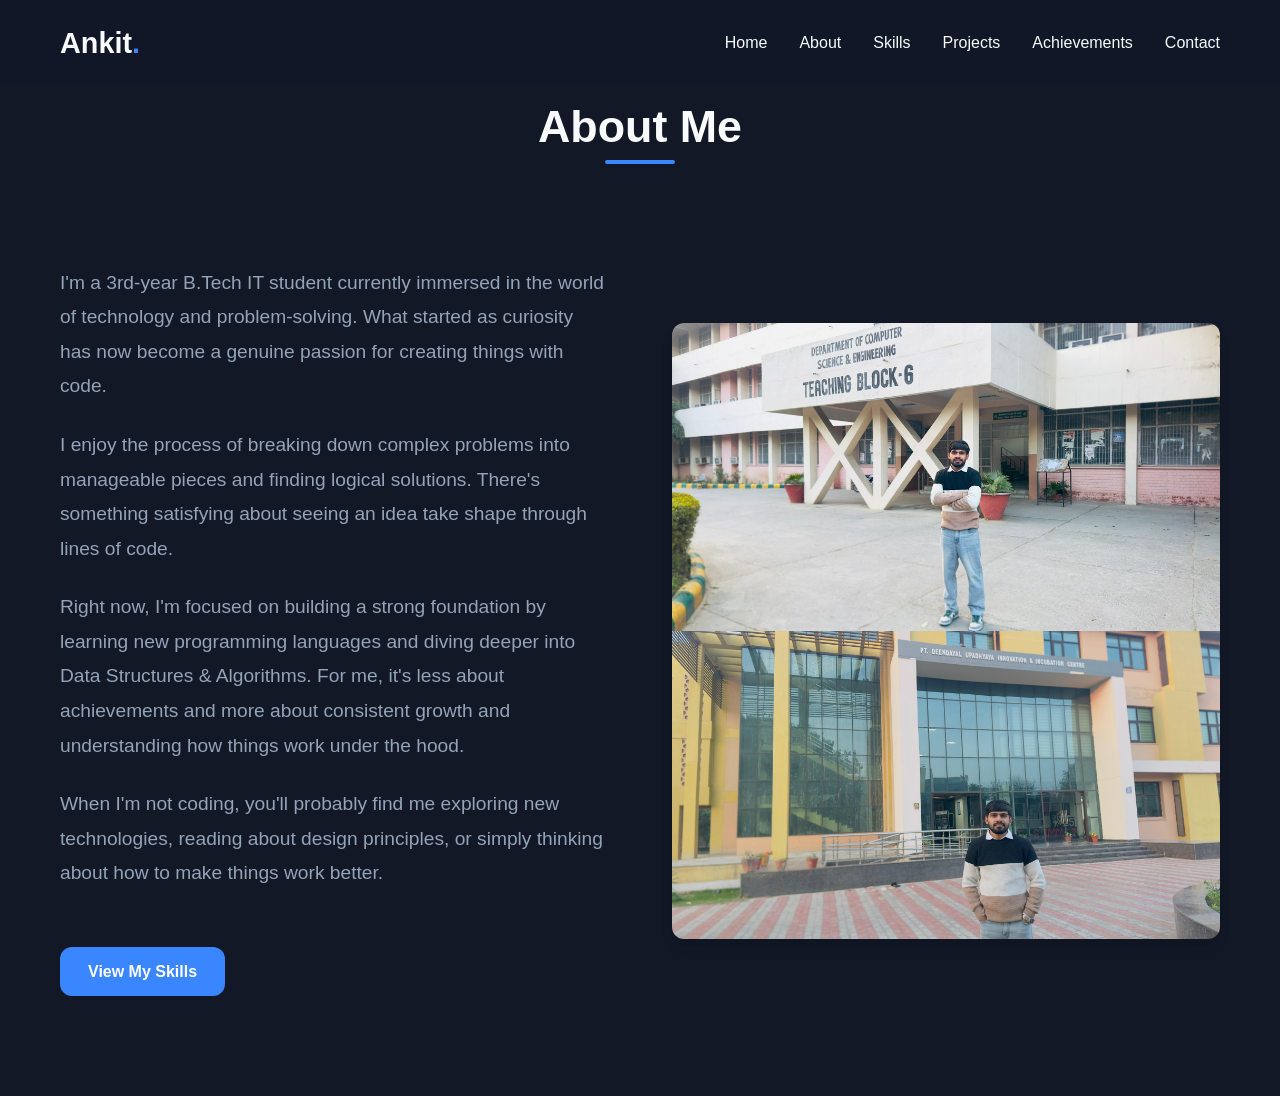
==== commit b67ef67b: "updated project" ====
--- a/about.html
+++ b/about.html
@@ -1,4 +1,3 @@
-<<<<<<< HEAD
 <!DOCTYPE html>
 <html lang="en">
 <head>
@@ -59,67 +58,4 @@
 
     <script src="js/script.js"></script>
 </body>
-</html>
-=======
-<!DOCTYPE html>
-<html lang="en">
-<head>
-    <meta charset="UTF-8">
-    <meta name="viewport" content="width=device-width, initial-scale=1.0">
-    <title>About | Ankit Yadav</title>
-     <link rel="stylesheet" href="./css/style.css">
-    <link rel="stylesheet" href="./css/responsive.css">
-</head>
-<body><!-- Navigation Header -->
-<header>
-    <div class="container">
-        <nav>
-            <div class="logo">Ankit<span>.</span></div>
-            <ul class="nav-links">
-                    <li><a href="./index.html">Home</a></li>
-                    <li><a href="./about.html">About</a></li>
-                    <li><a href="./skills.html">Skills</a></li>
-                    <li><a href="./projects.html">Projects</a></li>
-                    <li><a href="./achievement.html">Achievements</a></li>
-                    <li><a href="./contact.html">Contact</a></li>
-            </ul>
-            <button class="mobile-menu-btn">
-                <i class="fas fa-bars"></i>
-            </button>
-        </nav>
-    </div>
-</header>
-    <!-- About Section -->
-    <section id="about" class="about">
-        <div class="container">
-            <div class="section-title">
-                <h2>About Me</h2>
-            </div>
-            <div class="about-content">
-                <div class="about-text">
-                    <p>
-                        I'm a 3rd-year B.Tech IT student currently immersed in the world of technology and problem-solving. What started as curiosity has now become a genuine passion for creating things with code.
-                    </p>
-                    <p>
-                        I enjoy the process of breaking down complex problems into manageable pieces and finding logical solutions. There's something satisfying about seeing an idea take shape through lines of code.
-                    </p>
-                    <p>
-                        Right now, I'm focused on building a strong foundation by learning new programming languages and diving deeper into Data Structures & Algorithms. For me, it's less about achievements and more about consistent growth and understanding how things work under the hood.
-                    </p>
-                    <p>
-                        When I'm not coding, you'll probably find me exploring new technologies, reading about design principles, or simply thinking about how to make things work better.
-                    </p>
-                    <a href="skills.html" class="btn" style="margin-top: 2rem;">View My Skills</a>
-                </div>
-                <div class="about-image">
-                    <img src="images/about.jpg" alt="Ankit working on code">
-                </div>
-            </div>
-        </div>
-    </section>
-
-    <script src="js/script.js"></script>
-</body>
-
-</html>
->>>>>>> acf0aa77f223489864d485d44de4808d9d53e040
+</html>
--- a/css/style.css
+++ b/css/style.css
@@ -1,4 +1,3 @@
-<<<<<<< HEAD
 /* style.css - Main Stylesheet */
 :root {
     --primary: #3a86ff;
@@ -665,672 +664,4 @@
 .delay-3 {
     animation-delay: 0.6s;
     opacity: 0;
-=======
-/* style.css - Main Stylesheet */
-:root {
-    --primary: #3a86ff;
-    --primary-dark: #2667cc;
-    --secondary: #8338ec;
-    --dark: #121826;
-    --dark-light: #1f2937;
-    --light: #f8fafc;
-    --gray: #94a3b8;
-    --gray-dark: #64748b;
-    --success: #10b981;
-    --border-radius: 12px;
-    --transition: all 0.3s ease;
-    --shadow: 0 10px 15px -3px rgba(0, 0, 0, 0.1), 0 4px 6px -2px rgba(0, 0, 0, 0.05);
-    --shadow-light: 0 4px 6px -1px rgba(0, 0, 0, 0.1), 0 2px 4px -1px rgba(0, 0, 0, 0.06);
-}
-
-* {
-    margin: 0;
-    padding: 0;
-    box-sizing: border-box;
-}
-
-html {
-    scroll-behavior: smooth;
-}
-
-body {
-    font-family: 'Inter', sans-serif;
-    background-color: var(--dark);
-    color: var(--light);
-    line-height: 1.6;
-    overflow-x: hidden;
-}
-
-.container {
-    width: 100%;
-    max-width: 1200px;
-    margin: 0 auto;
-    padding: 0 20px;
-}
-
-section {
-    padding: 100px 0;
-    min-height: 100vh;
-    display: flex;
-    align-items: center;
-}
-
-h1, h2, h3, h4 {
-    font-family: 'Poppins', sans-serif;
-    font-weight: 700;
-    line-height: 1.2;
-}
-
-h1 {
-    font-size: 4.5rem;
-    margin-bottom: 1rem;
-    background: linear-gradient(90deg, var(--primary), var(--secondary));
-    -webkit-background-clip: text;
-    background-clip: text;
-    color: transparent;
-}
-
-h2 {
-    font-size: 2.8rem;
-    margin-bottom: 3rem;
-    position: relative;
-    display: inline-block;
-}
-
-h2::after {
-    content: '';
-    position: absolute;
-    bottom: -10px;
-    left: 0;
-    width: 70px;
-    height: 4px;
-    background: var(--primary);
-    border-radius: 2px;
-}
-
-h3 {
-    font-size: 1.8rem;
-    margin-bottom: 1rem;
-}
-
-p {
-    font-size: 1.1rem;
-    color: var(--gray);
-    margin-bottom: 1.5rem;
-}
-
-a {
-    text-decoration: none;
-    color: inherit;
-    transition: var(--transition);
-}
-
-.btn {
-    display: inline-block;
-    background-color: var(--primary);
-    color: white;
-    padding: 12px 28px;
-    border-radius: var(--border-radius);
-    font-weight: 600;
-    border: none;
-    cursor: pointer;
-    transition: var(--transition);
-    font-size: 1rem;
-}
-
-.btn:hover {
-    background-color: var(--primary-dark);
-    transform: translateY(-3px);
-    box-shadow: var(--shadow);
-}
-
-.btn-outline {
-    background-color: transparent;
-    border: 2px solid var(--primary);
-    color: var(--primary);
-}
-
-.btn-outline:hover {
-    background-color: rgba(58, 134, 255, 0.1);
-}
-
-.section-title {
-    text-align: center;
-    margin-bottom: 4rem;
-}
-
-.section-title h2::after {
-    left: 50%;
-    transform: translateX(-50%);
-}
-
-.text-center {
-    text-align: center;
-}
-
-/* Header & Navigation */
-header {
-    position: fixed;
-    top: 0;
-    left: 0;
-    width: 100%;
-    z-index: 1000;
-    background-color: rgba(18, 24, 38, 0.95);
-    backdrop-filter: blur(10px);
-    padding: 20px 0;
-    transition: var(--transition);
-}
-
-nav {
-    display: flex;
-    justify-content: space-between;
-    align-items: center;
-}
-
-.logo {
-    font-family: 'Poppins', sans-serif;
-    font-size: 1.8rem;
-    font-weight: 700;
-    color: var(--light);
-}
-
-.logo span {
-    color: var(--primary);
-}
-
-.nav-links {
-    display: flex;
-    list-style: none;
-    gap: 2rem;
-}
-
-.nav-links a {
-    font-weight: 500;
-    position: relative;
-}
-
-.nav-links a::after {
-    content: '';
-    position: absolute;
-    bottom: -5px;
-    left: 0;
-    width: 0;
-    height: 2px;
-    background-color: var(--primary);
-    transition: var(--transition);
-}
-
-.nav-links a:hover::after {
-    width: 100%;
-}
-
-.mobile-menu-btn {
-    display: none;
-    background: none;
-    border: none;
-    color: var(--light);
-    font-size: 1.5rem;
-    cursor: pointer;
-}
-
-/* Hero Section */
-.hero {
-    padding-top: 100px;
-    position: relative;
-    overflow: hidden;
-}
-
-.hero-content {
-    max-width: 800px;
-    position: relative;
-    z-index: 2;
-}
-
-.hero-tagline {
-    font-size: 1.8rem;
-    margin-bottom: 2.5rem;
-    color: var(--light);
-    font-weight: 300;
-}
-
-.hero-tagline span {
-    color: var(--primary);
-    font-weight: 500;
-}
-
-.hero-btns {
-    display: flex;
-    gap: 1rem;
-    margin-top: 3rem;
-}
-
-.hero-image {
-    position: absolute;
-    right: 5%;
-    top: 50%;
-    transform: translateY(-50%);
-    width: 400px;
-    height: 400px;
-    border-radius: 50%;
-    overflow: hidden;
-    border: 8px solid rgba(58, 134, 255, 0.2);
-    box-shadow: var(--shadow);
-    z-index: 1;
-}
-
-.hero-image img {
-    width: 100%;
-    height: 100%;
-    object-fit: cover;
-}
-
-/* About Section */
-.about-content {
-    display: grid;
-    grid-template-columns: 1fr 1fr;
-    gap: 4rem;
-    align-items: center;
-}
-
-.about-text p {
-    font-size: 1.2rem;
-    line-height: 1.8;
-}
-
-.about-image {
-    border-radius: var(--border-radius);
-    overflow: hidden;
-    box-shadow: var(--shadow);
-}
-
-.about-image img {
-    width: 100%;
-    height: auto;
-    display: block;
-    transition: var(--transition);
-}
-
-.about-image:hover img {
-    transform: scale(1.05);
-}
-
-/* Skills Section */
-.skills-grid {
-    display: grid;
-    grid-template-columns: repeat(auto-fill, minmax(300px, 1fr));
-    gap: 2rem;
-}
-
-.skill-card {
-    background-color: var(--dark-light);
-    border-radius: var(--border-radius);
-    padding: 2rem;
-    transition: var(--transition);
-    border: 1px solid rgba(255, 255, 255, 0.05);
-}
-
-.skill-card:hover {
-    transform: translateY(-10px);
-    box-shadow: var(--shadow);
-    border-color: var(--primary);
-}
-
-.skill-icon {
-    font-size: 2.5rem;
-    color: var(--primary);
-    margin-bottom: 1.5rem;
-}
-
-.skill-items {
-    display: flex;
-    flex-wrap: wrap;
-    gap: 0.8rem;
-    margin-top: 1.5rem;
-}
-
-.skill-tag {
-    background-color: rgba(58, 134, 255, 0.1);
-    color: var(--primary);
-    padding: 6px 14px;
-    border-radius: 20px;
-    font-size: 0.9rem;
-    font-weight: 500;
-}
-
-/* Projects Section */
-.projects-grid {
-    display: flex;
-    flex-direction: column;
-    gap: 3rem;
-}
-
-.project-card {
-    background-color: var(--dark-light);
-    border-radius: var(--border-radius);
-    overflow: hidden;
-    transition: var(--transition);
-    border: 1px solid rgba(255, 255, 255, 0.05);
-}
-
-.project-card:hover {
-    transform: translateY(-10px);
-    box-shadow: var(--shadow);
-    border-color: var(--primary);
-}
-
-.project-image {
-    height: 300px;
-    overflow: hidden;
-}
-
-.project-image img {
-    width: 100%;
-    height: 100%;
-    object-fit: cover;
-    transition: var(--transition);
-}
-
-.project-card:hover .project-image img {
-    transform: scale(1.05);
-}
-
-.project-content {
-    padding: 2rem;
-}
-
-.project-features {
-    color: var(--gray);
-    margin-left: 1.5rem;
-    margin-bottom: 1.5rem;
-}
-
-.project-features li {
-    margin-bottom: 0.5rem;
-}
-
-.project-tags {
-    display: flex;
-    flex-wrap: wrap;
-    gap: 0.8rem;
-    margin-top: 1.5rem;
-}
-
-.project-tag {
-    background-color: rgba(131, 56, 236, 0.1);
-    color: var(--secondary);
-    padding: 6px 14px;
-    border-radius: 20px;
-    font-size: 0.9rem;
-    font-weight: 500;
-}
-
-/* Contact Section */
-.contact-content {
-    display: grid;
-    grid-template-columns: 1fr 1fr;
-    gap: 4rem;
-}
-
-.contact-info {
-    display: flex;
-    flex-direction: column;
-    gap: 2rem;
-}
-
-.contact-item {
-    display: flex;
-    align-items: center;
-    gap: 1rem;
-}
-
-.contact-icon {
-    width: 50px;
-    height: 50px;
-    background-color: rgba(58, 134, 255, 0.1);
-    border-radius: 50%;
-    display: flex;
-    align-items: center;
-    justify-content: center;
-    font-size: 1.3rem;
-    color: var(--primary);
-}
-
-.contact-details h4 {
-    margin-bottom: 0.3rem;
-}
-
-.contact-details p {
-    margin-bottom: 0;
-    color: var(--gray);
-}
-
-.contact-form {
-    display: flex;
-    flex-wrap: wrap;
-    gap: 1rem;
-}
-
-/* Experience Section Styles */
-.experience-card {
-    background-color: var(--dark-light);
-    border-radius: var(--border-radius);
-    padding: 2.5rem;
-    margin-bottom: 3rem;
-    border: 1px solid rgba(58, 134, 255, 0.2);
-    transition: var(--transition);
-}
-
-.experience-card:hover {
-    transform: translateY(-5px);
-    box-shadow: var(--shadow);
-    border-color: var(--primary);
-}
-
-.exp-header {
-    display: flex;
-    align-items: flex-start;
-    gap: 1.5rem;
-    margin-bottom: 2rem;
-    padding-bottom: 1.5rem;
-    border-bottom: 1px solid rgba(255, 255, 255, 0.1);
-}
-
-.exp-logo {
-    width: 70px;
-    height: 70px;
-    background: linear-gradient(135deg, var(--primary), var(--secondary));
-    border-radius: 50%;
-    display: flex;
-    align-items: center;
-    justify-content: center;
-    font-size: 2rem;
-    color: white;
-    flex-shrink: 0;
-}
-
-.exp-info h3 {
-    color: var(--light);
-    margin-bottom: 0.5rem;
-}
-
-.exp-info h4 {
-    color: var(--primary);
-    font-weight: 600;
-    margin-bottom: 0.5rem;
-}
-
-.exp-duration {
-    color: var(--success);
-    font-weight: 500;
-    margin-bottom: 0.3rem !important;
-}
-
-.exp-location {
-    color: var(--gray);
-    margin-bottom: 0 !important;
-    display: flex;
-    align-items: center;
-    gap: 0.5rem;
-}
-
-.exp-location::before {
-    content: "📍";
-}
-
-.exp-content p {
-    font-size: 1.1rem;
-    line-height: 1.7;
-}
-
-.exp-highlights {
-    margin: 2rem 0;
-}
-
-.exp-highlights h5 {
-    color: var(--light);
-    margin-bottom: 1rem;
-    font-size: 1.2rem;
-}
-
-.exp-highlights ul {
-    color: var(--gray);
-    margin-left: 1.5rem;
-    margin-bottom: 1.5rem;
-}
-
-.exp-highlights li {
-    margin-bottom: 0.7rem;
-    line-height: 1.6;
-}
-
-.exp-skills {
-    margin: 2rem 0;
-}
-
-.exp-skills h5 {
-    color: var(--light);
-    margin-bottom: 1rem;
-    font-size: 1.2rem;
-}
-
-.skill-tags {
-    display: flex;
-    flex-wrap: wrap;
-    gap: 0.8rem;
-}
-
-.certificate-preview {
-    margin-top: 3rem;
-    padding-top: 2rem;
-    border-top: 1px solid rgba(255, 255, 255, 0.1);
-}
-
-.certificate-preview h5 {
-    color: var(--light);
-    margin-bottom: 1rem;
-    font-size: 1.2rem;
-}
-
-.certificate-card {
-    background-color: rgba(0, 0, 0, 0.2);
-    border-radius: var(--border-radius);
-    padding: 1.5rem;
-    text-align: center;
-    border: 2px dashed rgba(255, 255, 255, 0.1);
-}
-
-.certificate-img {
-    width: 100%;
-    max-width: 600px;
-    height: auto;
-    border-radius: 8px;
-    margin-bottom: 1rem;
-    border: 1px solid rgba(255, 255, 255, 0.1);
-}
-
-.certificate-note {
-    font-style: italic;
-    color: var(--gray-dark);
-    margin-bottom: 0 !important;
-}
-
-
-
-
-/* Footer */
-footer {
-    background-color: var(--dark-light);
-    padding: 1rem 0;
-    text-align: center;
-}
-
-.footer-content {
-    display: flex;
-    flex-direction: column;
-    align-items: center;
-    gap: 1rem;
-}
-
-.social-links {
-    display: flex;
-    gap: 1.5rem;
-}
-
-.social-link {
-    width: 45px;
-    height: 45px;
-    background-color: rgba(255, 255, 255, 0.05);
-    border-radius: 50%;
-    display: flex;
-    align-items: center;
-    justify-content: center;
-    transition: var(--transition);
-}
-
-.social-link:hover {
-    background-color: var(--primary);
-    transform: translateY(-5px);
-}
-
-.copyright {
-    color: var(--gray-dark);
-    font-size: 0.9rem;
-}
-
-/* Welcome Message */
-.welcome-message {
-    text-align: center;
-    padding: 100px 0;
-}
-
-/* Animation for subtle entrance */
-@keyframes fadeInUp {
-    from {
-        opacity: 0;
-        transform: translateY(30px);
-    }
-    to {
-        opacity: 1;
-        transform: translateY(0);
-    }
-}
-
-.fade-in {
-    animation: fadeInUp 0.8s ease forwards;
-}
-
-.delay-1 {
-    animation-delay: 0.2s;
-    opacity: 0;
-}
-
-.delay-2 {
-    animation-delay: 0.4s;
-    opacity: 0;
-}
-
-.delay-3 {
-    animation-delay: 0.6s;
-    opacity: 0;
->>>>>>> acf0aa77f223489864d485d44de4808d9d53e040
 }
--- a/css/responsive.css
+++ b/css/responsive.css
@@ -1,4 +1,3 @@
-<<<<<<< HEAD
 /* responsive.css - Responsive Styles */
 @media (max-width: 1024px) {
     h1 {
@@ -120,127 +119,4 @@
     .project-image {
         height: 200px;
     }
-=======
-/* responsive.css - Responsive Styles */
-@media (max-width: 1024px) {
-    h1 {
-        font-size: 3.8rem;
-    }
-    
-    h2 {
-        font-size: 2.5rem;
-    }
-    
-    .hero-image {
-        width: 350px;
-        height: 350px;
-    }
-}
-
-@media (max-width: 900px) {
-    .hero-image {
-        position: relative;
-        right: auto;
-        top: auto;
-        transform: none;
-        margin: 3rem auto 0;
-        width: 300px;
-        height: 300px;
-    }
-    
-    .hero {
-        text-align: center;
-        padding-top: 150px;
-        flex-direction: column;
-    }
-    
-    .hero-btns {
-        justify-content: center;
-    }
-    
-    .about-content, .contact-content {
-        grid-template-columns: 1fr;
-    }
-    
-    .about-image {
-        order: -1;
-    }
-}
-
-@media (max-width: 768px) {
-    h1 {
-        font-size: 3rem;
-    }
-    
-    h2 {
-        font-size: 2.2rem;
-    }
-    
-    .nav-links {
-        position: fixed;
-        top: 70px;
-        right: -100%;
-        flex-direction: column;
-        background-color: var(--dark-light);
-        width: 80%;
-        max-width: 300px;
-        height: calc(100vh - 70px);
-        padding: 2rem;
-        transition: var(--transition);
-        box-shadow: var(--shadow);
-    }
-    
-    .nav-links.active {
-        right: 0;
-    }
-    
-    .mobile-menu-btn {
-        display: block;
-    }
-    
-    .skills-grid {
-        grid-template-columns: 1fr;
-    }
-    
-    section {
-        padding: 80px 0;
-    }
-}
-
-@media (max-width: 576px) {
-    h1 {
-        font-size: 2.5rem;
-    }
-    
-    h2 {
-        font-size: 2rem;
-    }
-    
-    .hero-tagline {
-        font-size: 1.5rem;
-    }
-    
-    .hero-btns {
-        flex-direction: column;
-        align-items: center;
-    }
-    
-    .btn {
-        width: 100%;
-        text-align: center;
-        margin-bottom: 1rem;
-    }
-    
-    .contact-form {
-        flex-direction: column;
-    }
-    
-    section {
-        padding: 60px 0;
-    }
-    
-    .project-image {
-        height: 200px;
-    }
->>>>>>> acf0aa77f223489864d485d44de4808d9d53e040
 }
